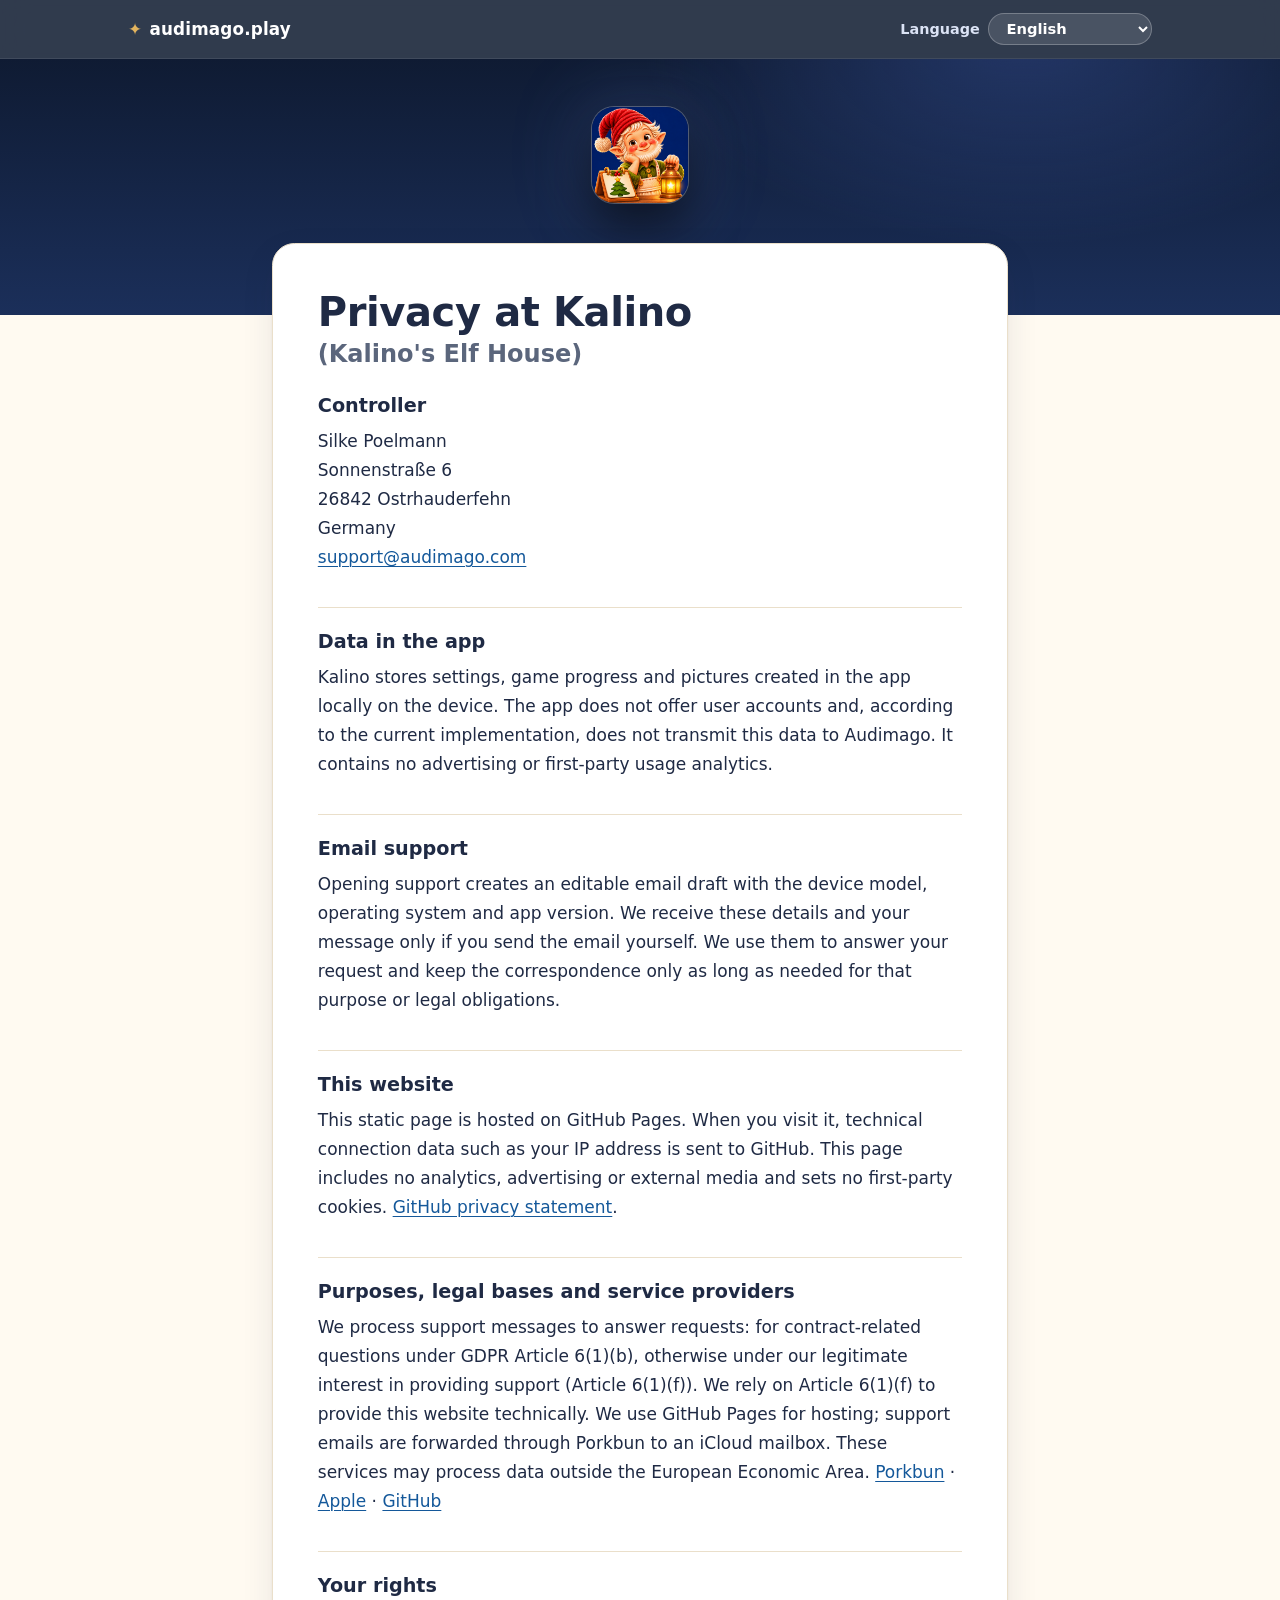
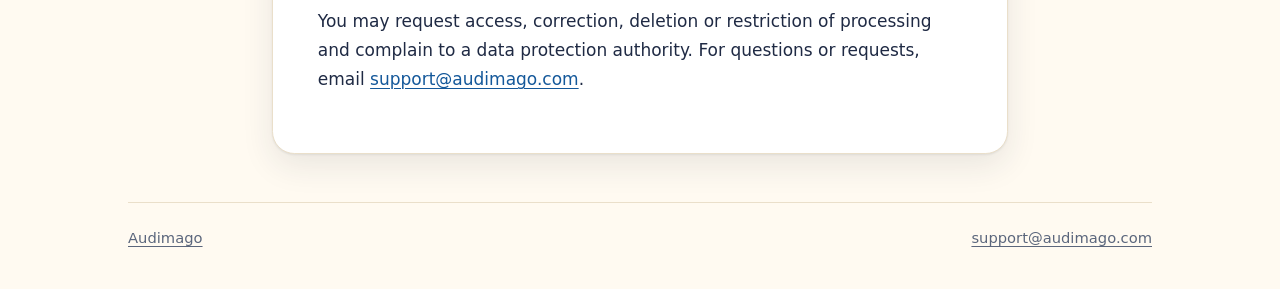
==== datenschutz/index.html @ 3a358f06 "Hero: großes App-Symbol links, Schrift rechts Co-Authored-By: Claude Sonnet 5.5 <noreply@anthropic.c" ====
<!doctype html>
<html lang="de">
<head>
  <meta charset="utf-8">
  <meta name="viewport" content="width=device-width, initial-scale=1">
  <title>Datenschutz – Kalino – Audimago</title>
  <link rel="icon" type="image/png" href="../assets/favicon.png">
  <link rel="stylesheet" href="../style.css?v=202611232300">
</head>
<body>
  <header class="bar"><div class="in"><a class="brand" href="../">audimago.play</a><label for="language"><span>Sprache</span> <select id="language" aria-label="Sprache"><option value="de">Deutsch</option><option value="en">English</option><option value="fr">Français</option><option value="es">Español</option><option value="nl">Nederlands</option><option value="pt-PT">Português</option><option value="it">Italiano</option><option value="pl">Polski</option><option value="da">Dansk</option><option value="sv">Svenska</option><option value="nb">Norsk bokmål</option></select></label></div></header>
  <section class="hero small">
    <img class="icon" src="../assets/kalino-icon.png" width="360" height="360" alt="" style="width:6rem">
  </section>
  <main class="wrap">
    <article id="policy" class="doc" aria-live="polite">
      <h1>Datenschutz bei Kalino<span class="store-name">(Kalinos Wichtelstube)</span></h1>
      <h2>Verantwortliche Stelle</h2>
      <p>Silke Poelmann<br>Sonnenstraße 6<br>26842 Ostrhauderfehn<br>Deutschland<br><a href="mailto:support@audimago.com">support@audimago.com</a></p>
      <h2>Daten in der App</h2>
      <p>Kalino speichert Einstellungen, Spielstand und selbst gestaltete Bilder lokal auf dem Gerät. Die App bietet kein Benutzerkonto und übermittelt diese Daten nach aktuellem Stand nicht an Audimago. Werbung und eigene Nutzungsanalyse sind nicht eingebaut.</p>
      <h2>Support per E-Mail</h2>
      <p>Wenn du den Support öffnest, erstellt dein E-Mail-Programm einen bearbeitbaren Entwurf mit Geräte-Modell, Betriebssystem und App-Version. Erst wenn du die E-Mail selbst absendest, erhalten wir diese Angaben und deine Nachricht. Wir nutzen sie zur Bearbeitung deiner Anfrage und bewahren die Korrespondenz nur so lange auf, wie es für die Bearbeitung oder gesetzliche Pflichten nötig ist.</p>
      <h2>Diese Website</h2>
      <p>Diese statische Seite wird über GitHub Pages bereitgestellt. Beim Aufruf werden technische Verbindungsdaten wie die IP-Adresse an GitHub übermittelt. Diese Seite bindet keine Analysewerkzeuge, Werbung oder externen Medien ein und setzt selbst keine Cookies. Weitere Informationen zur Verarbeitung durch GitHub stehen in der <a href="https://docs.github.com/en/site-policy/privacy-policies/github-general-privacy-statement">Datenschutzerklärung von GitHub</a>.</p>
      <h2>Zwecke, Rechtsgrundlagen und Dienstleister</h2>
      <p>Supportnachrichten verarbeiten wir, um Anfragen zu beantworten: bei vertragsbezogenen Fragen nach Art. 6 Abs. 1 lit. b DSGVO, sonst aufgrund unseres berechtigten Interesses an Support nach Art. 6 Abs. 1 lit. f DSGVO. Die technische Bereitstellung dieser Website stützen wir auf Art. 6 Abs. 1 lit. f DSGVO. Dafür nutzen wir GitHub Pages; Support-E-Mails werden über Porkbun an ein iCloud-Postfach weitergeleitet. Eine Verarbeitung außerhalb des Europäischen Wirtschaftsraums ist bei diesen Diensten möglich.</p>
      <h2>Deine Rechte</h2>
      <p>Du kannst Auskunft, Berichtigung, Löschung oder Einschränkung der Verarbeitung verlangen und dich bei einer Datenschutzaufsichtsbehörde beschweren. Für Fragen oder Anträge schreibe an <a href="mailto:support@audimago.com">support@audimago.com</a>.</p>
    </article>
  </main>
  <footer><a href="../">Audimago</a><a href="mailto:support@audimago.com">support@audimago.com</a></footer>
  <script src="privacy.js?v=202611232000" defer></script>
</body>
</html>
---- style.css ----
:root {
  color-scheme: light dark;
  --night: #0f1b33;
  --night-2: #1b2f5a;
  --paper: #fffaf1;
  --card: #ffffff;
  --ink: #1f2a44;
  --muted: #5b667c;
  --line: #eadfca;
  --gold: #e3b45e;
  --gold-soft: #ffe29a;
  --red: #c8372d;
  --link: #14589a;
  --focus: #ffe29a;
  --radius: 1.4rem;
  --shadow: 0 1px 2px #1f2a4414, 0 12px 32px #1f2a4418;
  --display: ui-rounded, "SF Pro Rounded", "Hiragino Maru Gothic ProN", "Segoe UI", system-ui, -apple-system, sans-serif;
  --text: system-ui, -apple-system, BlinkMacSystemFont, "Segoe UI", Roboto, sans-serif;
  font-family: var(--text);
}
@media (prefers-color-scheme: dark) {
  :root { --paper: #0b1428; --card: #14213f; --ink: #eef1f8; --muted: #a9b4cb; --line: #263659; --link: #8fc3ff; --shadow: 0 1px 2px #0006, 0 12px 32px #0006; }
}
* { box-sizing: border-box; }
html { scroll-behavior: smooth; }
body { margin: 0; background: var(--paper); color: var(--ink); line-height: 1.7; font-size: 1.0625rem; -webkit-font-smoothing: antialiased; }
a { color: var(--link); text-underline-offset: .2em; text-decoration-thickness: .08em; }
a:focus-visible, select:focus-visible, .btn:focus-visible { outline: 3px solid var(--focus); outline-offset: 3px; border-radius: .6rem; }

/* Kopfleiste */
.bar { position: sticky; top: 0; z-index: 10; background: color-mix(in srgb, var(--night) 86%, transparent); backdrop-filter: blur(14px); -webkit-backdrop-filter: blur(14px); border-bottom: 1px solid #ffffff14; }
.bar .in { width: min(100% - 2rem, 64rem); margin: 0 auto; min-height: 3.6rem; display: flex; align-items: center; justify-content: space-between; gap: 1rem; }
.brand { font-family: var(--display); font-weight: 800; font-size: 1.05rem; letter-spacing: .01em; color: #fff; text-decoration: none; }
.brand::before { content: "✦"; color: var(--gold); margin-right: .45rem; }
.bar label { color: #dbe3f5; font-size: .9rem; font-weight: 600; display: flex; align-items: center; gap: .5rem; }
select { font: inherit; font-size: .92rem; color: #fff; background: #ffffff1f; border: 1px solid #ffffff40; border-radius: 999px; padding: .35rem .85rem; }
select option { color: #1f2a44; background: #fff; }

/* Hero */
.hero { position: relative; overflow: hidden; color: #fff; text-align: center; padding: 4.5rem 1rem 8rem;
  background:
    radial-gradient(40rem 22rem at 80% -10%, #4c6fd155, transparent 60%),
    linear-gradient(180deg, var(--night) 0%, var(--night-2) 100%); }
.hero.small { padding: 3rem 1rem 6.5rem; }
/* Startseite: großes App-Symbol links, Schrift rechts; auf schmalen Bildschirmen untereinander */
.hero:not(.small) { display: grid; grid-template-columns: auto minmax(0, 1fr); align-items: center; gap: clamp(2rem, 5vw, 4.5rem); width: 100%; padding-inline: max(1rem, calc((100% - 64rem) / 2)); text-align: left; }
.hero:not(.small) img.icon { width: clamp(15rem, 34vw, 26rem); }
.hero:not(.small) .hero-text h1 { margin-top: 0; }
.hero:not(.small) .lead { margin: 0; max-width: 24ch; }
.hero:not(.small) .actions { justify-content: flex-start; }
@media (max-width: 44rem) { .hero:not(.small) { grid-template-columns: 1fr; justify-items: center; text-align: center; } .hero:not(.small) img.icon { width: min(62vw, 15rem); } .hero:not(.small) .hero-text h1 { margin-top: 1.2rem; } .hero:not(.small) .lead { margin-inline: auto; } .hero:not(.small) .actions { justify-content: center; } }
.hero img.icon { width: min(46vw, 10.5rem); height: auto; aspect-ratio: 1; border-radius: 23%; box-shadow: 0 0 0 1px #ffffff40, 0 1.6rem 3rem #0009, 0 0 5rem #7fa2ff40; }
.hero h1 { margin: 1.6rem 0 .5rem; font-family: var(--display); font-weight: 800; font-size: clamp(3rem, 11vw, 5.2rem); line-height: 1; letter-spacing: -.02em; background: linear-gradient(180deg, #fff 20%, var(--gold-soft)); -webkit-background-clip: text; background-clip: text; color: transparent; }
.hero .lead { margin: 0 auto; max-width: 30ch; font-size: clamp(1.15rem, 3.4vw, 1.45rem); color: #e4eafa; }
.hero .actions { margin-top: 2rem; display: flex; gap: .8rem; justify-content: center; flex-wrap: wrap; }
.btn { display: inline-flex; align-items: center; gap: .5rem; padding: .85rem 1.4rem; border-radius: 999px; font-weight: 700; text-decoration: none; transition: transform .15s ease, box-shadow .15s ease; }
.btn.primary { background: var(--gold); color: #2a1a00; font-weight: 800; box-shadow: 0 .7rem 1.6rem #e3b45e55; }
.btn.primary:hover { filter: brightness(1.08); }
.btn.ghost { background: #ffffff1a; color: #fff; border: 1px solid #ffffff50; }
.btn:hover { transform: translateY(-2px); }

/* Inhalt, überlappt den Hero */
.wrap { width: min(100% - 2rem, 64rem); margin: -4.5rem auto 0; position: relative; }
.facts { list-style: none; padding: 0; margin: 0 0 1.4rem; display: flex; flex-wrap: wrap; gap: .6rem; justify-content: center; }
.facts li { background: var(--card); border: 1px solid var(--line); border-radius: 999px; padding: .5rem 1rem; font-weight: 650; font-size: .95rem; box-shadow: var(--shadow); }
.facts li::before { content: "✓"; color: #3f8f2f; font-weight: 800; margin-right: .5rem; }
.cards { display: grid; gap: 1.2rem; grid-template-columns: repeat(auto-fit, minmax(16rem, 1fr)); }
.card { background: var(--card); border: 1px solid var(--line); border-radius: var(--radius); padding: 1.6rem; box-shadow: var(--shadow); }
.card h2 { margin: 0 0 .5rem; font-family: var(--display); font-size: 1.35rem; line-height: 1.25; }
.card p { margin: 0 0 1rem; color: var(--muted); }
.card p:last-child { margin-bottom: 0; }
.card .btn.primary { color: #2a1a00; }

/* Datenschutz-Seite */
.doc { background: var(--card); border: 1px solid var(--line); border-radius: var(--radius); box-shadow: var(--shadow); padding: clamp(1.4rem, 4vw, 2.8rem); width: 100%; max-width: 46rem; margin: 0 auto; }
.doc h1 { margin: 0 0 1.2rem; font-family: var(--display); font-weight: 800; font-size: clamp(1.8rem, 5vw, 2.5rem); line-height: 1.15; letter-spacing: -.01em; }
.doc h1 .store-name { display: block; margin-top: .35rem; font-size: .6em; font-weight: 600; color: var(--muted); letter-spacing: 0; }
.doc h2 { margin: 2.2rem 0 .5rem; padding-top: 1.4rem; border-top: 1px solid var(--line); font-family: var(--display); font-size: 1.2rem; line-height: 1.3; }
.doc h1 + h2 { border-top: 0; padding-top: 0; margin-top: 1.6rem; }
.doc p { margin: 0 0 .9rem; }

footer { width: min(100% - 2rem, 64rem); margin: 3rem auto 0; padding: 1.4rem 0 2.4rem; border-top: 1px solid var(--line); display: flex; flex-wrap: wrap; gap: .6rem 1.4rem; justify-content: space-between; color: var(--muted); font-size: .92rem; }
footer a { color: var(--muted); }

@keyframes float { 0%, 100% { transform: translateY(0); } 50% { transform: translateY(-6px); } }
@media (prefers-reduced-motion: no-preference) { .hero img.icon { animation: float 6s ease-in-out infinite; } }
@media (max-width: 36rem) { .bar .in { min-height: 3.2rem; } .bar label span { display: none; } .hero { padding-top: 3rem; padding-bottom: 7rem; } }

/* Landing Page */
.nav { display: flex; gap: 1.2rem; font-size: .92rem; font-weight: 600; }
.nav a { color: #dbe3f5; text-decoration: none; }
.nav a:hover { color: #fff; }
.block { margin: 3.2rem 0 0; scroll-margin-top: 5rem; }
.sec { margin: 0 0 1.1rem; font-family: var(--display); font-weight: 800; font-size: clamp(1.6rem, 4.5vw, 2.2rem); line-height: 1.15; letter-spacing: -.01em; }
.intro p { margin: 0 0 .9rem; color: var(--ink); } .intro p:last-child { margin: 0; }
.intro { margin-bottom: 1.2rem; padding: clamp(1.4rem, 3vw, 2rem) clamp(1.4rem, 4vw, 2.4rem); font-size: 1.1rem; }
.grid { display: grid; gap: 1.1rem; grid-template-columns: repeat(4, 1fr); }
.grid.two { grid-template-columns: repeat(auto-fit, minmax(16rem, 1fr)); }
.feature svg, .device svg { box-sizing: content-box; width: 2.2rem; height: 2.2rem; padding: .7rem; border-radius: 1.1rem; color: #2a1a00; background: var(--gold); box-shadow: 0 .5rem 1rem #e3b45e55; margin-bottom: .8rem; }
.feature h3, .device h3 { margin: 0 0 .3rem; font-family: var(--display); font-size: 1.15rem; line-height: 1.25; }
.feature p, .device p { margin: 0; color: var(--muted); font-size: .98rem; }
.device { display: flex; align-items: center; gap: 1.1rem; }
.device img.ico { flex: none; width: 4.4rem; height: 4.4rem; margin: 0; filter: drop-shadow(0 .3rem .5rem #7a3f1740); }
.note { margin: 1rem 0 0; color: var(--muted); font-size: .98rem; } .note.first { margin-top: 0; }
.chips { list-style: none; padding: 0; margin: 1rem 0 0; display: flex; flex-wrap: wrap; gap: .6rem; }
.chips li { background: var(--card); border: 1px solid var(--line); border-radius: 999px; padding: .5rem 1.1rem; font-weight: 650; box-shadow: var(--shadow); }

/* Farbige Kacheln */
.tiles { display: grid; gap: 1.2rem; grid-template-columns: repeat(auto-fit, minmax(17rem, 1fr)); }
.tile { position: relative; display: flex; flex-direction: column; gap: .5rem; padding: 2rem; min-height: 17rem; border-radius: 1.6rem; color: #fff; text-decoration: none; overflow: hidden; box-shadow: 0 1px 2px #0003, 0 18px 40px #0003; transition: transform .18s ease, box-shadow .18s ease; }
.tile:hover { transform: translateY(-4px); box-shadow: 0 1px 2px #0003, 0 24px 48px #0004; }
.tile.privacy { background: linear-gradient(160deg, #1d3158 0%, #14223c 100%); box-shadow: inset 0 0 0 1px #ffffff1f, 0 1px 2px #0003, 0 18px 40px #14223c55; }
.tile.contact { color: #2a1a00; background: var(--gold); box-shadow: inset 0 0 0 1px #ffffff55, 0 1px 2px #0002, 0 18px 40px #e3b45e66; }
.tile.contact .d { color: #4a3000; }

.tile .ico { display: grid; place-items: center; width: 4.6rem; height: 4.6rem; border-radius: 1.3rem; background: #fff4dc; box-shadow: 0 .4rem 1rem #0003; margin-bottom: .6rem; position: relative; z-index: 1; }
.tile .ico img { width: 3.2rem; height: 3.2rem; display: block; }
.tile .t { font-family: var(--display); font-weight: 800; font-size: 1.6rem; line-height: 1.15; position: relative; z-index: 1; }
.tile .d { color: #dbe3f5; position: relative; z-index: 1; margin-bottom: 1rem; }
.tile .go { margin-top: auto; align-self: flex-start; padding: .65rem 1.1rem; border-radius: 999px; font-weight: 800; font-size: .95rem; position: relative; z-index: 1; transition: transform .15s ease; }
.tile.privacy .go { background: var(--gold); color: #2a1a00; }
.tile.contact .go { background: #14223c; color: #fff; }
.tile:hover .go { transform: translateX(3px); }
@media (max-width: 52rem) { .nav { display: none; } }

/* Bilderkarussell */
[hidden] { display: none !important; }
.carousel { display: grid; grid-template-columns: 3.2rem minmax(0, 1fr) 3.2rem; column-gap: 1.1rem; row-gap: 1rem; align-items: center; }
.carousel .track { grid-column: 2; grid-row: 1; }
.carousel .prev { grid-column: 1; grid-row: 1; }
.carousel .next { grid-column: 3; grid-row: 1; }
.carousel .dots { grid-column: 2; grid-row: 2; margin-top: 0; }
.track { list-style: none; margin: 0; padding: 0; display: flex; overflow-x: auto; scroll-snap-type: x mandatory; scrollbar-width: none; border-radius: var(--radius); box-shadow: var(--shadow); background: #14223c; }
.track::-webkit-scrollbar { display: none; }
.track:focus-visible { outline: 3px solid var(--focus); outline-offset: 4px; }
.slide { flex: 0 0 100%; scroll-snap-align: center; }
.slide figure { margin: 0; }
.slide img { display: block; width: 100%; height: auto; max-height: 70vh; object-fit: contain; background: #14223c; }
.slide figcaption { padding: .9rem 1.2rem 1.1rem; background: var(--card); color: var(--ink); font-weight: 600; text-align: center; border-top: 1px solid var(--line); }
.nav-btn { width: 3.2rem; height: 3.2rem; padding: 0; border-radius: 50%; border: 0; background: var(--gold); color: #2a1a00; cursor: pointer; display: grid; place-items: center; box-shadow: 0 .4rem 1rem #e3b45e55; transition: transform .15s ease, filter .15s ease, opacity .15s ease; }
.nav-btn svg { width: 1.5rem; height: 1.5rem; fill: none; stroke: currentColor; stroke-width: 2.6; stroke-linecap: round; stroke-linejoin: round; }
.nav-btn:hover:not(:disabled) { filter: brightness(1.08); transform: scale(1.07); }
.nav-btn:disabled { opacity: 0; pointer-events: none; }
.nav-btn:focus-visible { outline: 3px solid var(--focus); outline-offset: 3px; }
.dots { display: flex; justify-content: center; gap: .5rem; margin-top: 1rem; flex-wrap: wrap; }
.dots button { width: .7rem; height: .7rem; padding: 0; border-radius: 999px; border: 0; background: var(--line); cursor: pointer; transition: width .2s ease, background .2s ease; position: relative; }
.dots button::after { content: ""; position: absolute; inset: -.6rem -.25rem; }
.dots button[aria-current="true"] { width: 2rem; background: var(--gold); }
.dots button:focus-visible { outline: 3px solid var(--focus); outline-offset: 3px; }
@media (prefers-reduced-motion: reduce) { html { scroll-behavior: auto; } }

/* Sprachen mit runden Flaggen auf Nachtblau */
.lang-panel { position: relative; overflow: hidden; border-radius: 1.8rem; padding: clamp(1.6rem, 4vw, 2.6rem); color: #fff;
  background: linear-gradient(160deg, #1d3158 0%, #14223c 100%);
  box-shadow: inset 0 0 0 1px #ffffff1f, 0 18px 40px #14223c40; }
.lang-panel .note { color: #dbe3f5; text-align: center; max-width: 44rem; margin: 0 auto 1.8rem; }
.langs { list-style: none; padding: 0; margin: 0; display: grid; gap: 1.6rem 1rem; grid-template-columns: repeat(auto-fit, minmax(6.8rem, 1fr)); }
.langs li { display: flex; flex-direction: column; align-items: center; gap: .7rem; font-weight: 700; text-align: center; transition: transform .18s ease; }
.langs li:hover { transform: translateY(-4px); }
.flag { flex: none; width: 4.2rem; height: 4.2rem; border-radius: 50%; box-shadow: 0 0 0 3px #ffffff40, 0 .5rem 1rem #0006; overflow: hidden; transition: box-shadow .18s ease; }
.langs li:hover .flag { box-shadow: 0 0 0 3px var(--gold), 0 .6rem 1.2rem #0007; }
@media (max-width: 62rem) { .grid { grid-template-columns: repeat(2, 1fr); } }
@media (max-width: 34rem) { .grid { grid-template-columns: 1fr; } }
@media (max-width: 40rem) {
  .carousel { grid-template-columns: auto minmax(0, 1fr) auto; }
  .carousel .track { grid-column: 1 / -1; grid-row: 1; }
  .carousel .prev { grid-column: 1; grid-row: 2; }
  .carousel .dots { grid-column: 2; grid-row: 2; }
  .carousel .next { grid-column: 3; grid-row: 2; }
}

/* Symbole aus der App-Icon-Familie */
.feature img.ico { display: block; width: 4.2rem; height: 4.2rem; margin: 0 0 .8rem; filter: drop-shadow(0 .3rem .5rem #7a3f1740); }
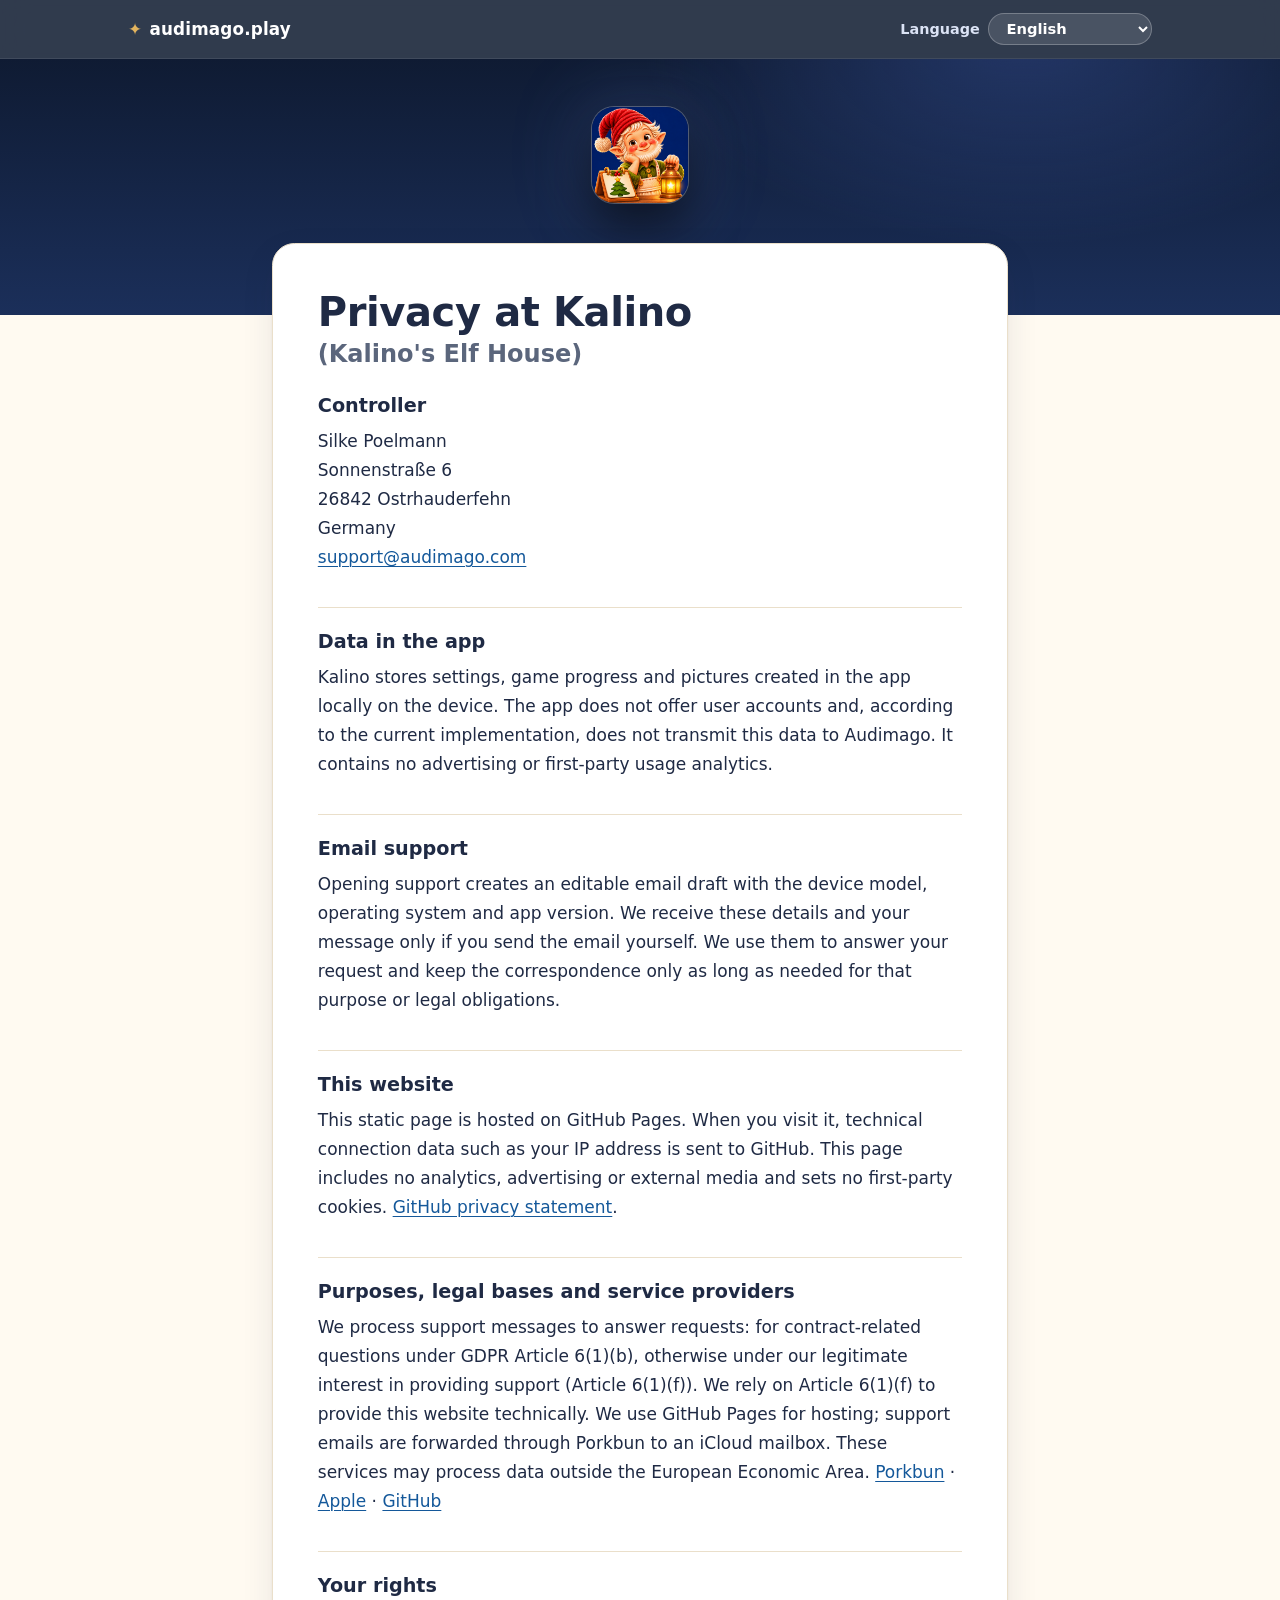
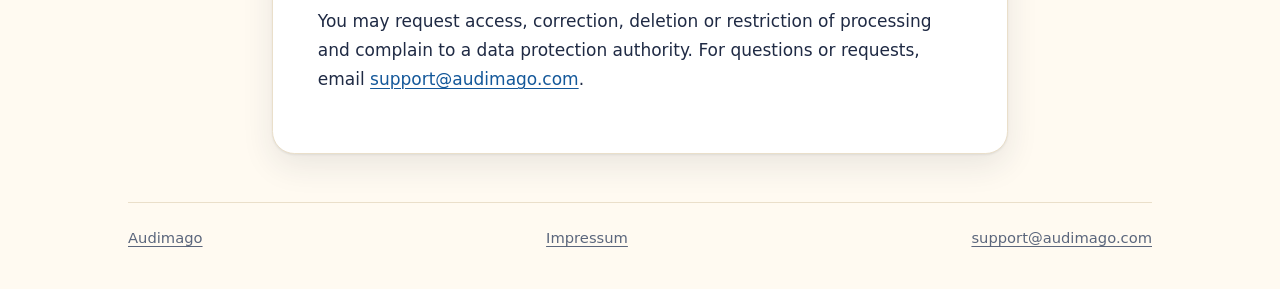
==== commit 24bf39ed: "Impressum-Seite ergänzt und von Startseite und Datenschutz verlinkt Co-Authored-By: Claude Sonnet 5." ====
--- a/datenschutz/index.html
+++ b/datenschutz/index.html
@@ -29,7 +29,7 @@
       <p>Du kannst Auskunft, Berichtigung, Löschung oder Einschränkung der Verarbeitung verlangen und dich bei einer Datenschutzaufsichtsbehörde beschweren. Für Fragen oder Anträge schreibe an <a href="mailto:support@audimago.com">support@audimago.com</a>.</p>
     </article>
   </main>
-  <footer><a href="../">Audimago</a><a href="mailto:support@audimago.com">support@audimago.com</a></footer>
+  <footer><a href="../">Audimago</a><a href="../impressum/">Impressum</a><a href="mailto:support@audimago.com">support@audimago.com</a></footer>
   <script src="privacy.js?v=202611232000" defer></script>
 </body>
 </html>
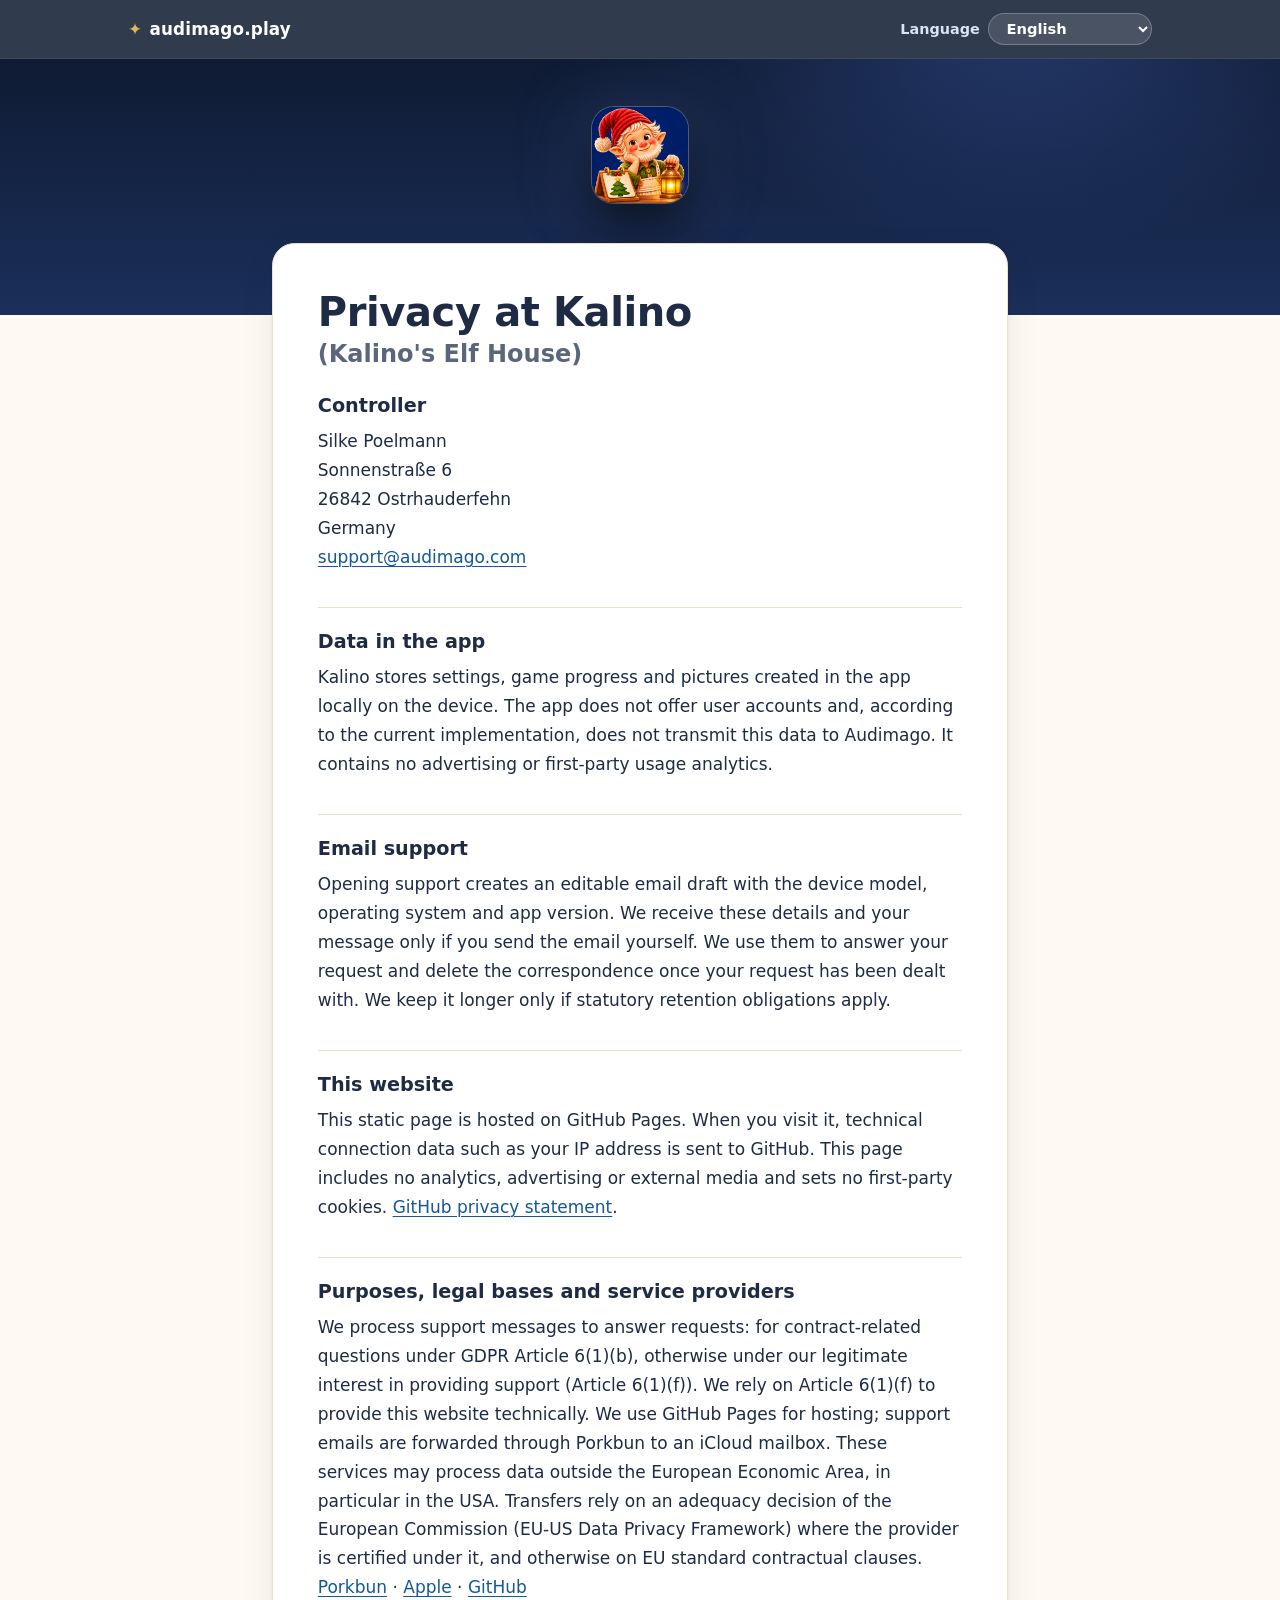
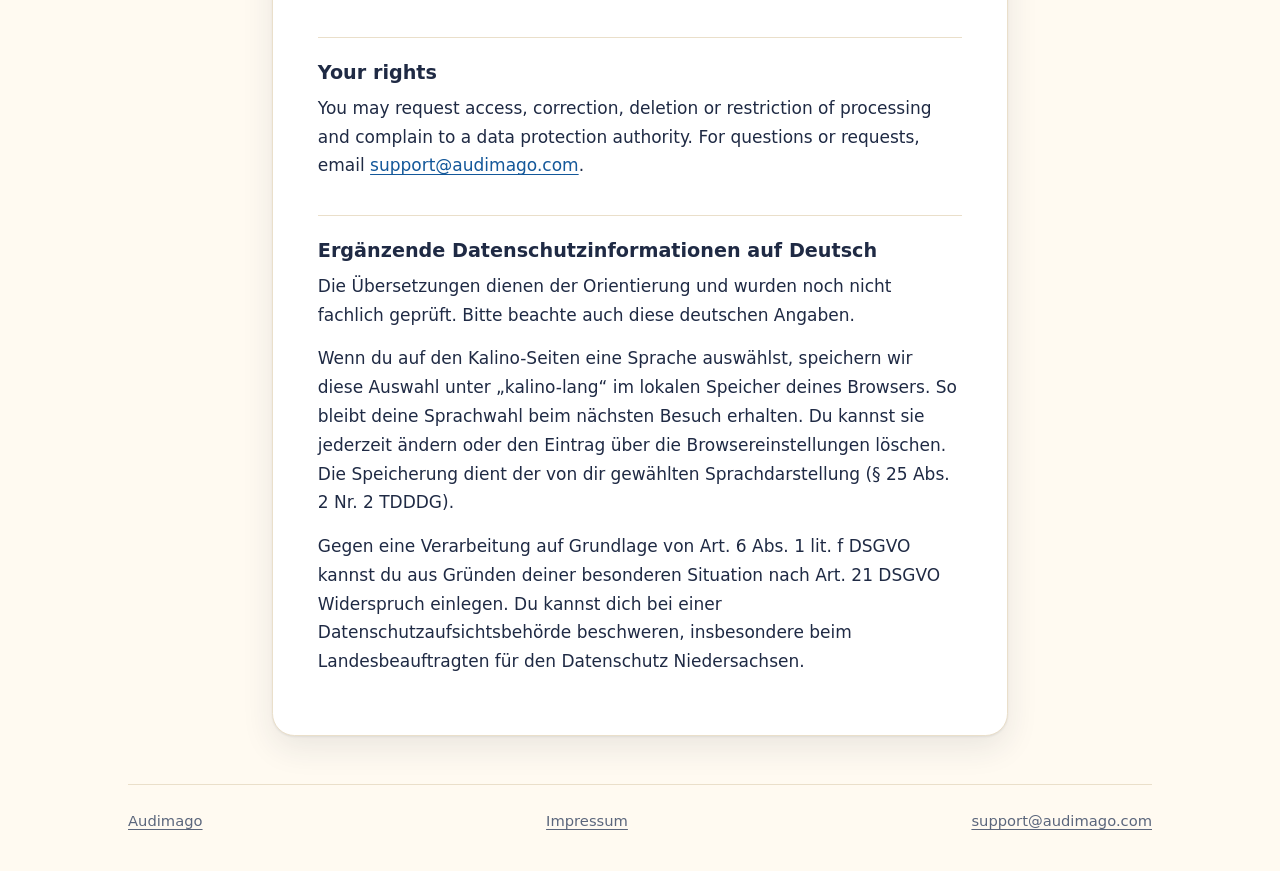
==== commit 7d8e612f: "Rechtliche Prüfung: Datenschutz, Impressum, Footer ergänzt - Sprachwahl (localStorage) und Widerspru" ====
--- a/datenschutz/index.html
+++ b/datenschutz/index.html
@@ -8,7 +8,7 @@
   <link rel="stylesheet" href="../style.css?v=202611232300">
 </head>
 <body>
-  <header class="bar"><div class="in"><a class="brand" href="../">audimago.play</a><label for="language"><span>Sprache</span> <select id="language" aria-label="Sprache"><option value="de">Deutsch</option><option value="en">English</option><option value="fr">Français</option><option value="es">Español</option><option value="nl">Nederlands</option><option value="pt-PT">Português</option><option value="it">Italiano</option><option value="pl">Polski</option><option value="da">Dansk</option><option value="sv">Svenska</option><option value="nb">Norsk bokmål</option></select></label></div></header>
+  <header class="bar"><div class="in"><a class="brand" href="../">audimago.play</a><label for="language"><span>Sprache</span> <select id="language" aria-label="Sprache"><option value="de">Deutsch</option><option value="en">English</option><option value="fr">Français</option><option value="es">Español</option><option value="nl">Nederlands</option><option value="pt-PT">Português</option><option value="it">Italiano</option><option value="pl">Polski</option><option value="da">Dansk</option><option value="sv">Svenska</option><option value="nb">Norsk bokmål</option><option value="fi">Suomi</option><option value="el">Ελληνικά</option></select></label></div></header>
   <section class="hero small">
     <img class="icon" src="../assets/kalino-icon.png" width="360" height="360" alt="" style="width:6rem">
   </section>
@@ -20,16 +20,18 @@
       <h2>Daten in der App</h2>
       <p>Kalino speichert Einstellungen, Spielstand und selbst gestaltete Bilder lokal auf dem Gerät. Die App bietet kein Benutzerkonto und übermittelt diese Daten nach aktuellem Stand nicht an Audimago. Werbung und eigene Nutzungsanalyse sind nicht eingebaut.</p>
       <h2>Support per E-Mail</h2>
-      <p>Wenn du den Support öffnest, erstellt dein E-Mail-Programm einen bearbeitbaren Entwurf mit Geräte-Modell, Betriebssystem und App-Version. Erst wenn du die E-Mail selbst absendest, erhalten wir diese Angaben und deine Nachricht. Wir nutzen sie zur Bearbeitung deiner Anfrage und bewahren die Korrespondenz nur so lange auf, wie es für die Bearbeitung oder gesetzliche Pflichten nötig ist.</p>
+      <p>Wenn du den Support öffnest, erstellt dein E-Mail-Programm einen bearbeitbaren Entwurf mit Geräte-Modell, Betriebssystem und App-Version. Erst wenn du die E-Mail selbst absendest, erhalten wir diese Angaben und deine Nachricht. Wir nutzen sie zur Bearbeitung deiner Anfrage und löschen die Korrespondenz nach Abschluss der Bearbeitung. Länger bewahren wir sie nur auf, wenn gesetzliche Aufbewahrungspflichten bestehen.</p>
       <h2>Diese Website</h2>
       <p>Diese statische Seite wird über GitHub Pages bereitgestellt. Beim Aufruf werden technische Verbindungsdaten wie die IP-Adresse an GitHub übermittelt. Diese Seite bindet keine Analysewerkzeuge, Werbung oder externen Medien ein und setzt selbst keine Cookies. Weitere Informationen zur Verarbeitung durch GitHub stehen in der <a href="https://docs.github.com/en/site-policy/privacy-policies/github-general-privacy-statement">Datenschutzerklärung von GitHub</a>.</p>
+      <h2>Sprachwahl auf der Website</h2>
+      <p>Wenn du auf den Kalino-Seiten eine Sprache auswählst, speichern wir diese Auswahl unter „kalino-lang“ im lokalen Speicher deines Browsers. So bleibt deine Sprachwahl beim nächsten Besuch erhalten. Du kannst sie jederzeit ändern oder den Eintrag über die Browsereinstellungen löschen. Die Speicherung dient der von dir gewählten Sprachdarstellung (§ 25 Abs. 2 Nr. 2 TDDDG).</p>
       <h2>Zwecke, Rechtsgrundlagen und Dienstleister</h2>
-      <p>Supportnachrichten verarbeiten wir, um Anfragen zu beantworten: bei vertragsbezogenen Fragen nach Art. 6 Abs. 1 lit. b DSGVO, sonst aufgrund unseres berechtigten Interesses an Support nach Art. 6 Abs. 1 lit. f DSGVO. Die technische Bereitstellung dieser Website stützen wir auf Art. 6 Abs. 1 lit. f DSGVO. Dafür nutzen wir GitHub Pages; Support-E-Mails werden über Porkbun an ein iCloud-Postfach weitergeleitet. Eine Verarbeitung außerhalb des Europäischen Wirtschaftsraums ist bei diesen Diensten möglich.</p>
+      <p>Supportnachrichten verarbeiten wir, um Anfragen zu beantworten: bei vertragsbezogenen Fragen nach Art. 6 Abs. 1 lit. b DSGVO, sonst aufgrund unseres berechtigten Interesses an Support nach Art. 6 Abs. 1 lit. f DSGVO. Die technische Bereitstellung dieser Website stützen wir auf Art. 6 Abs. 1 lit. f DSGVO. Dafür nutzen wir GitHub Pages; Support-E-Mails werden über Porkbun an ein iCloud-Postfach weitergeleitet. Bei diesen Diensten ist eine Verarbeitung außerhalb des Europäischen Wirtschaftsraums möglich, insbesondere in den USA. Die Übermittlung stützt sich auf einen Angemessenheitsbeschluss der EU-Kommission (EU-US Data Privacy Framework), soweit der Anbieter dort zertifiziert ist, andernfalls auf EU-Standardvertragsklauseln.</p>
       <h2>Deine Rechte</h2>
-      <p>Du kannst Auskunft, Berichtigung, Löschung oder Einschränkung der Verarbeitung verlangen und dich bei einer Datenschutzaufsichtsbehörde beschweren. Für Fragen oder Anträge schreibe an <a href="mailto:support@audimago.com">support@audimago.com</a>.</p>
+      <p>Du kannst Auskunft, Berichtigung, Löschung oder Einschränkung der Verarbeitung verlangen. Gegen eine Verarbeitung auf Grundlage von Art. 6 Abs. 1 lit. f DSGVO kannst du aus Gründen deiner besonderen Situation nach Art. 21 DSGVO Widerspruch einlegen. Du kannst dich bei einer Datenschutzaufsichtsbehörde beschweren, insbesondere beim Landesbeauftragten für den Datenschutz Niedersachsen. Für Fragen oder Anträge schreibe an <a href="mailto:support@audimago.com">support@audimago.com</a>.</p>
     </article>
   </main>
   <footer><a href="../">Audimago</a><a href="../impressum/">Impressum</a><a href="mailto:support@audimago.com">support@audimago.com</a></footer>
-  <script src="privacy.js?v=202611232000" defer></script>
+  <script src="privacy.js?v=202611241900" defer></script>
 </body>
 </html>
--- a/style.css
+++ b/style.css
@@ -54,7 +54,7 @@
 .hero .lead { margin: 0 auto; max-width: 30ch; font-size: clamp(1.15rem, 3.4vw, 1.45rem); color: #e4eafa; }
 .hero .actions { margin-top: 2rem; display: flex; gap: .8rem; justify-content: center; flex-wrap: wrap; }
 .btn { display: inline-flex; align-items: center; gap: .5rem; padding: .85rem 1.4rem; border-radius: 999px; font-weight: 700; text-decoration: none; transition: transform .15s ease, box-shadow .15s ease; }
-.btn.primary { background: var(--gold); color: #2a1a00; font-weight: 800; box-shadow: 0 .7rem 1.6rem #e3b45e55; }
+.btn.primary { background: var(--gold); color: #2a1a00; font-weight: 800; }
 .btn.primary:hover { filter: brightness(1.08); }
 .btn.ghost { background: #ffffff1a; color: #fff; border: 1px solid #ffffff50; }
 .btn:hover { transform: translateY(-2px); }
@@ -137,7 +137,7 @@
 .slide figure { margin: 0; }
 .slide img { display: block; width: 100%; height: auto; max-height: 70vh; object-fit: contain; background: #14223c; }
 .slide figcaption { padding: .9rem 1.2rem 1.1rem; background: var(--card); color: var(--ink); font-weight: 600; text-align: center; border-top: 1px solid var(--line); }
-.nav-btn { width: 3.2rem; height: 3.2rem; padding: 0; border-radius: 50%; border: 0; background: var(--gold); color: #2a1a00; cursor: pointer; display: grid; place-items: center; box-shadow: 0 .4rem 1rem #e3b45e55; transition: transform .15s ease, filter .15s ease, opacity .15s ease; }
+.nav-btn { width: 3.2rem; height: 3.2rem; padding: 0; border-radius: 50%; border: 0; background: var(--gold); color: #2a1a00; cursor: pointer; display: grid; place-items: center; transition: transform .15s ease, filter .15s ease, opacity .15s ease; }
 .nav-btn svg { width: 1.5rem; height: 1.5rem; fill: none; stroke: currentColor; stroke-width: 2.6; stroke-linecap: round; stroke-linejoin: round; }
 .nav-btn:hover:not(:disabled) { filter: brightness(1.08); transform: scale(1.07); }
 .nav-btn:disabled { opacity: 0; pointer-events: none; }
@@ -171,3 +171,40 @@
 
 /* Symbole aus der App-Icon-Familie */
 .feature img.ico { display: block; width: 4.2rem; height: 4.2rem; margin: 0 0 .8rem; filter: drop-shadow(0 .3rem .5rem #7a3f1740); }
+
+.feature img.ico.wide { width: auto; height: 4.2rem; }
+
+/* Play-Übersicht */
+.block.first { margin-top: 0; }
+.tile.app { color: #fff; background: linear-gradient(160deg, #1d3158 0%, #14223c 100%); box-shadow: inset 0 0 0 1px #ffffff1f, 0 1px 2px #0003, 0 18px 40px #14223c55; }
+.tile.app .app-icon { width: 5.5rem; height: 5.5rem; border-radius: 23%; box-shadow: 0 0 0 1px #ffffff40, 0 .6rem 1.2rem #0006; margin-bottom: .6rem; }
+.tile.app .go { background: var(--gold); color: #2a1a00; }
+.hero.small h1 { margin-top: 0; }
+.hero.small .lead { margin-inline: auto; }
+
+/* Handy: Pillen im Banner nicht herausragen lassen */
+@media (max-width: 36rem) {
+  .hero:not(.small) { padding-bottom: 2.5rem; }
+  .hero:not(.small) + .wrap { margin-top: 1.5rem; }
+  .hero.small { padding-bottom: 5rem; }
+  .facts { flex-direction: column; align-items: center; }
+  .hero .actions .btn { justify-content: center; }
+}
+.wrap.flat { margin-top: 2.5rem; }
+.hero.play { padding-bottom: 4rem; }
+.hero.small h1 { padding-bottom: .12em; }
+.hero.small .lead { max-width: 36ch; }
+
+/* Support-Seite */
+.doc.support { text-align: center; }
+.doc.support .ico { display: grid; place-items: center; width: 5rem; height: 5rem; margin: 0 auto 1.2rem; border-radius: 1.4rem; background: #fff4dc; box-shadow: 0 .5rem 1.2rem #0003; }
+.doc.support .ico img { width: 3.4rem; height: 3.4rem; display: block; }
+.doc.support h1 { margin-bottom: .8rem; }
+.doc.support p { max-width: 32rem; margin-inline: auto; }
+.doc.support .btn { margin: .6rem 0 1.2rem; font-size: 1.05rem; padding: 1rem 1.8rem; overflow-wrap: anywhere; }
+.doc.support .links { margin: 1.4rem auto 0; padding-top: 1.2rem; border-top: 1px solid var(--line); font-size: .95rem; }
+
+/* Griechisch: Systemschrift statt gerundeter Anzeigeschrift (sonst weite Buchstabenabstände) */
+:lang(el) { --display: var(--text); }
+.brand { white-space: nowrap; }
+@media (max-width: 36rem) { .bar .in { gap: .6rem; } .brand { font-size: .95rem; } select { max-width: 8.5rem; } }
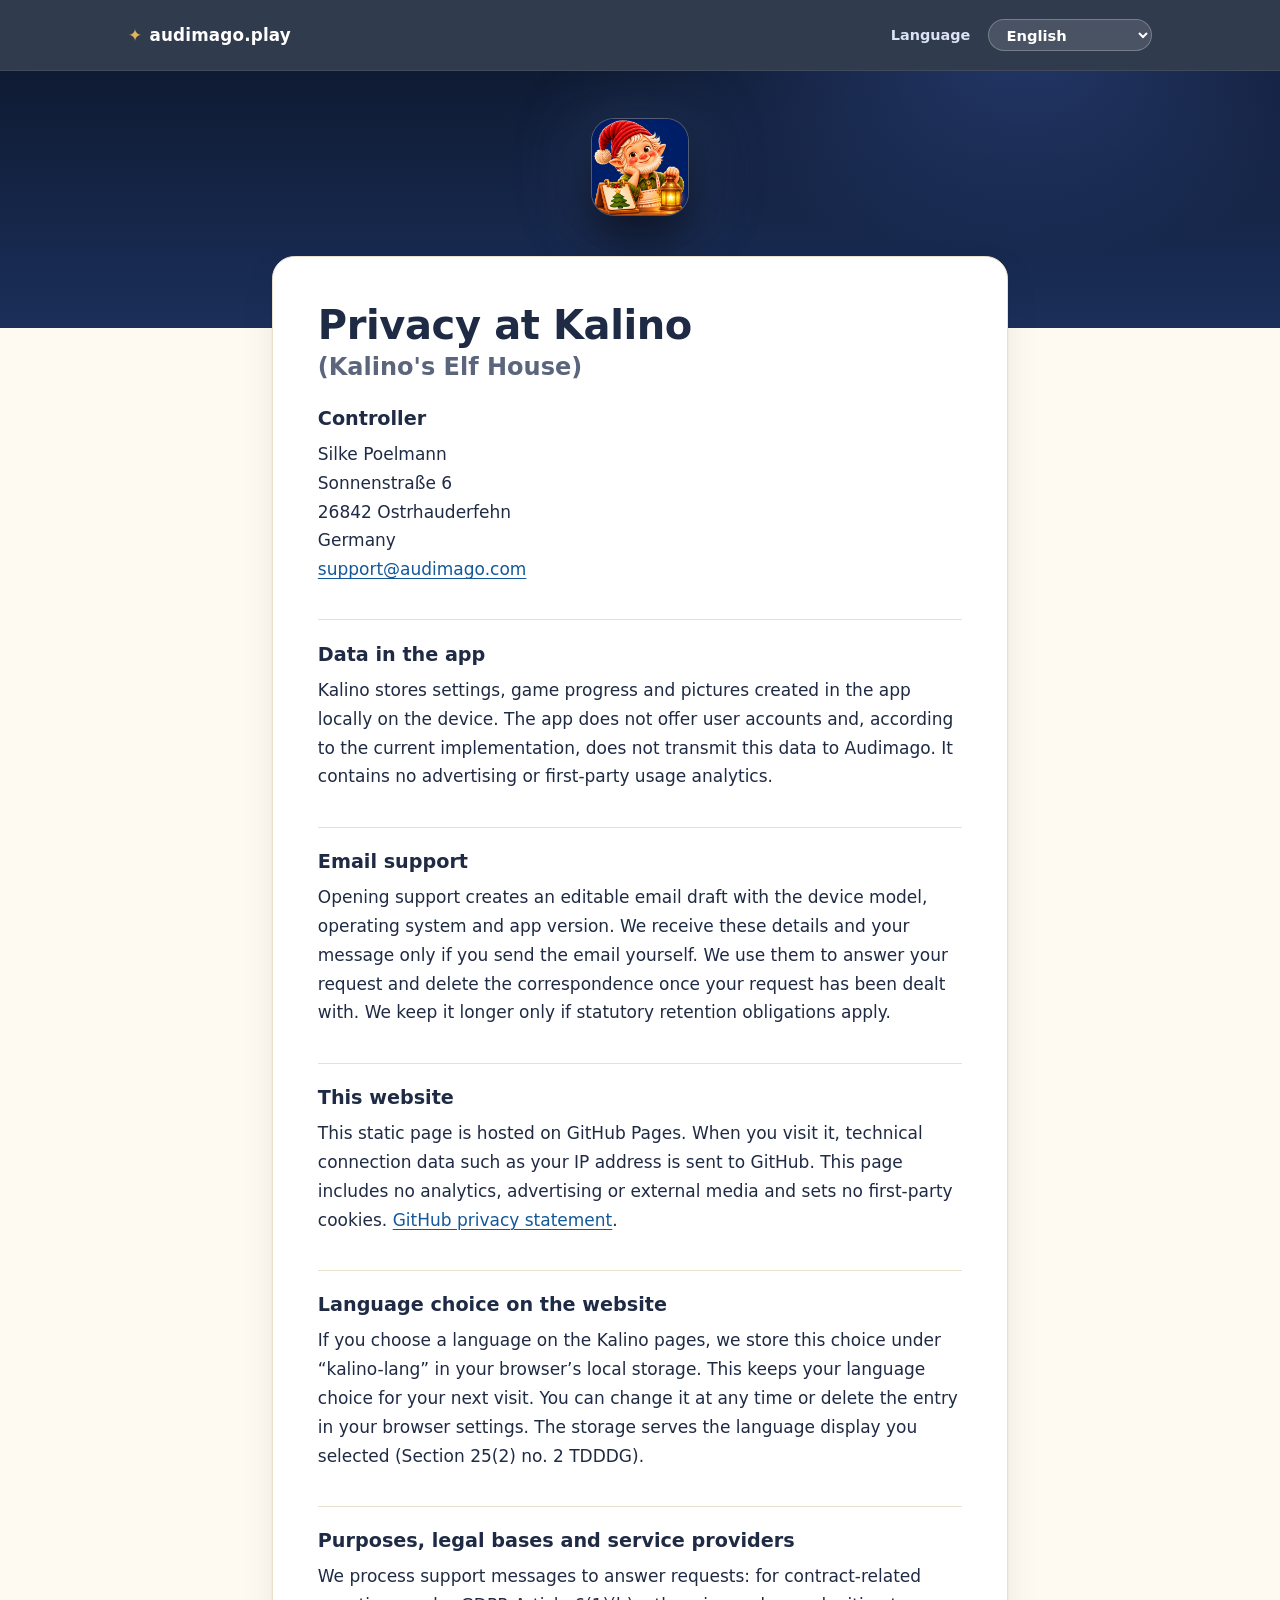
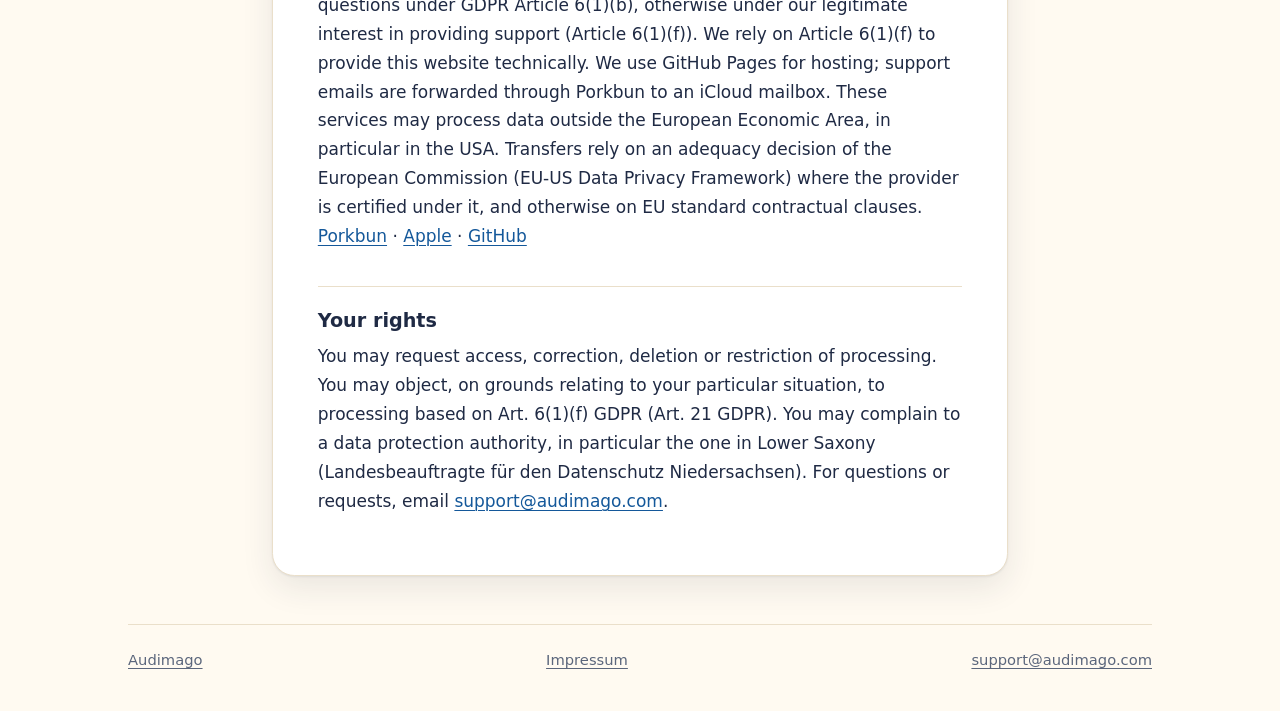
==== commit 7b9ae025: "Kalino: Store-Titel und Untertitel in 13 Sprachen, Kopfleiste mit mehr Abstand - Titel und Untertite" ====
--- a/datenschutz/index.html
+++ b/datenschutz/index.html
@@ -5,7 +5,7 @@
   <meta name="viewport" content="width=device-width, initial-scale=1">
   <title>Datenschutz – Kalino – Audimago</title>
   <link rel="icon" type="image/png" href="../assets/favicon.png">
-  <link rel="stylesheet" href="../style.css?v=202611232300">
+  <link rel="stylesheet" href="../style.css?v=202611260440">
 </head>
 <body>
   <header class="bar"><div class="in"><a class="brand" href="../">audimago.play</a><label for="language"><span>Sprache</span> <select id="language" aria-label="Sprache"><option value="de">Deutsch</option><option value="en">English</option><option value="fr">Français</option><option value="es">Español</option><option value="nl">Nederlands</option><option value="pt-PT">Português</option><option value="it">Italiano</option><option value="pl">Polski</option><option value="da">Dansk</option><option value="sv">Svenska</option><option value="nb">Norsk bokmål</option><option value="fi">Suomi</option><option value="el">Ελληνικά</option></select></label></div></header>
@@ -32,6 +32,6 @@
     </article>
   </main>
   <footer><a href="../">Audimago</a><a href="../impressum/">Impressum</a><a href="mailto:support@audimago.com">support@audimago.com</a></footer>
-  <script src="privacy.js?v=202611241900" defer></script>
+  <script src="privacy.js?v=202611260430" defer></script>
 </body>
 </html>
--- a/style.css
+++ b/style.css
@@ -94,7 +94,7 @@
 .sec { margin: 0 0 1.1rem; font-family: var(--display); font-weight: 800; font-size: clamp(1.6rem, 4.5vw, 2.2rem); line-height: 1.15; letter-spacing: -.01em; }
 .intro p { margin: 0 0 .9rem; color: var(--ink); } .intro p:last-child { margin: 0; }
 .intro { margin-bottom: 1.2rem; padding: clamp(1.4rem, 3vw, 2rem) clamp(1.4rem, 4vw, 2.4rem); font-size: 1.1rem; }
-.grid { display: grid; gap: 1.1rem; grid-template-columns: repeat(4, 1fr); }
+.grid { display: grid; gap: 1.1rem; grid-template-columns: repeat(3, 1fr); }
 .grid.two { grid-template-columns: repeat(auto-fit, minmax(16rem, 1fr)); }
 .feature svg, .device svg { box-sizing: content-box; width: 2.2rem; height: 2.2rem; padding: .7rem; border-radius: 1.1rem; color: #2a1a00; background: var(--gold); box-shadow: 0 .5rem 1rem #e3b45e55; margin-bottom: .8rem; }
 .feature h3, .device h3 { margin: 0 0 .3rem; font-family: var(--display); font-size: 1.15rem; line-height: 1.25; }
@@ -159,7 +159,7 @@
 .langs li:hover { transform: translateY(-4px); }
 .flag { flex: none; width: 4.2rem; height: 4.2rem; border-radius: 50%; box-shadow: 0 0 0 3px #ffffff40, 0 .5rem 1rem #0006; overflow: hidden; transition: box-shadow .18s ease; }
 .langs li:hover .flag { box-shadow: 0 0 0 3px var(--gold), 0 .6rem 1.2rem #0007; }
-@media (max-width: 62rem) { .grid { grid-template-columns: repeat(2, 1fr); } }
+@media (max-width: 44rem) { .grid { grid-template-columns: repeat(2, 1fr); } }
 @media (max-width: 34rem) { .grid { grid-template-columns: 1fr; } }
 @media (max-width: 40rem) {
   .carousel { grid-template-columns: auto minmax(0, 1fr) auto; }
@@ -208,3 +208,77 @@
 :lang(el) { --display: var(--text); }
 .brand { white-space: nowrap; }
 @media (max-width: 36rem) { .bar .in { gap: .6rem; } .brand { font-size: .95rem; } select { max-width: 8.5rem; } }
+
+/* Kopfzeile als Bannerbild; in der Mitte liegt der Sicherheitsbereich, schmale Fenster beschneiden nur die Ränder */
+.banner { display: block; width: 100%; height: auto; aspect-ratio: 3840 / 1646; object-fit: cover; object-position: center; background: #2a1608; }
+@media (max-width: 44rem) { .banner { aspect-ratio: 16 / 10; } }
+
+/* Video im iPad: Bildschirmfläche in Prozent des Bildes, damit sie mitskaliert */
+.tablet { position: relative; margin: 0 auto; max-width: 56rem; border-radius: var(--radius); overflow: hidden; box-shadow: var(--shadow); line-height: 0; background: #2a1608; }
+.tablet .scene { display: block; width: 100%; height: auto; }
+.tablet .screen { position: absolute; left: 45%; top: 31.7%; width: 31.55%; height: 35.3%; clip-path: polygon(0 0, 100% 0, 100% 100%, 0 96%); background: #000; }
+.tablet video { display: block; width: 100%; height: 100%; object-fit: cover; }
+.tablet .play { position: absolute; inset: 0; display: grid; place-items: center; border: 0; padding: 0; background: #0000; cursor: pointer; }
+.tablet .play[hidden] { display: none; }
+.tablet .play svg { width: 22%; height: auto; filter: drop-shadow(0 .3rem .8rem #0009); transition: transform .15s ease; }
+.tablet .play:hover svg { transform: scale(1.08); }
+.tablet .play:focus-visible { outline: 3px solid var(--focus); outline-offset: -6px; }
+
+/* Perspektive: JavaScript kippt die Bildschirmfläche passend zum schräg stehenden iPad */
+.tablet.warp .screen { left: 0; top: 0; width: 626px; height: 469px; clip-path: none; background: #000; overflow: hidden; transform-origin: 0 0; will-change: transform; }
+.tablet.warp .play svg { width: 30%; }
+.tablet.warp video { clip-path: inset(5px round 22px); }
+.tablet.warp .play { background: #000; clip-path: inset(5px round 22px); }
+
+/* Geräte: drei große Kacheln (iPhone, iPad, Querformat) */
+.devices { display: grid; grid-template-columns: repeat(2, minmax(0, 1fr)); gap: 1.1rem; }
+.devices .device { flex-direction: column; justify-content: center; text-align: center; gap: 1.2rem; padding: 2.2rem 1.6rem; }
+.devices .device img.ico { width: 8rem; height: 8rem; object-fit: contain; }
+.devices .device h3 { font-size: 1.7rem; margin-bottom: .4rem; }
+.devices .device p { font-size: 1.15rem; }
+.devices .device.landscape { grid-column: 1 / -1; flex-direction: row; text-align: left; justify-content: center; gap: 2rem; padding: 1.8rem 2rem; }
+.devices .device.landscape img.ico { width: 9rem; height: auto; max-height: 6.5rem; }
+.devices .device.landscape .note { margin: 0; color: var(--ink); font-size: 1.2rem; font-weight: 600; max-width: 34rem; }
+@media (max-width: 34rem) {
+  .devices { grid-template-columns: 1fr; }
+  .devices .device { padding: 1.8rem 1.2rem; }
+  .devices .device img.ico { width: 6.5rem; height: 6.5rem; }
+  .devices .device.landscape { flex-direction: column; text-align: center; gap: 1rem; }
+}
+
+/* Lautstärke: Drehregler oben rechts auf dem Bild, außerhalb des Videos */
+.tablet .knob { position: absolute; top: 4%; right: 3.5%; width: 4.6rem; height: 4.6rem; padding: .35rem; border-radius: 50%; background: #2a1608cc; box-shadow: 0 0 0 2px #f7c23b66, 0 .5rem 1.2rem #0006; cursor: grab; touch-action: none; user-select: none; -webkit-user-select: none; line-height: 0; }
+.tablet .knob:active { cursor: grabbing; }
+.tablet .knob[hidden] { display: none; }
+.tablet .knob svg { width: 100%; height: 100%; }
+.tablet .knob:focus-visible { outline: 3px solid var(--focus); outline-offset: 3px; }
+@media (max-width: 34rem) { .tablet .knob { width: 3.6rem; height: 3.6rem; padding: .28rem; } }
+
+/* Die Kacheln bleiben oben am Icon-Abschnitt; der Inhalt beginnt darunter. Das Banner steht in der Beschreibung. */
+.wrap + .wrap { margin-top: 2.2rem; }
+/* Banner über die volle Fensterbreite, auch innerhalb der schmaleren Inhaltsspalte */
+.banner-wrap { position: relative; width: 100vw; margin: 2rem 0 2rem calc(50% - 50vw); }
+.banner.in { width: 100%; max-width: none; margin: 0; border-radius: 0; box-shadow: none; }
+body { overflow-x: clip; }
+
+/* Startbuttons: kräftiges Goldgelb #F7C23B wie in den Icons */
+.hero .btn { padding: 1rem 1.7rem; font-size: 1.1rem; border-width: 2px; }
+.hero .btn.primary { background: #F7C23B; color: #2a1a00; font-weight: 800; border: 2px solid #F7C23B; box-shadow: none; }
+.hero .btn.primary:hover { filter: brightness(1.06); box-shadow: none; }
+.hero .btn.ghost { background: transparent; box-shadow: none; color: #F7C23B; font-weight: 750; border: 2px solid #F7C23B; }
+.hero .btn.ghost:hover { background: transparent; box-shadow: none; }
+
+/* Vollständiger Titel in einer Überschrift: Name groß, darunter der Zusatz */
+.hero h1 .sub { display: block; margin: .7rem 0 0; font-size: clamp(1.15rem, 3.4vw, 1.5rem); font-weight: 650; letter-spacing: 0; line-height: 1.3; max-width: 24ch; -webkit-text-fill-color: #e4eafa; color: #e4eafa; }
+.hero:not(.small) .hero-text h1 + .actions, .hero .hero-text h1 + .actions { margin-top: 1.8rem; }
+@media (max-width: 44rem) { .hero:not(.small) .hero-text h1 .sub { margin-inline: auto; } }
+
+
+/* Zweite Zeile unter der Bildbeschreibung (Aufgabe und Hinweis) */
+.slide-note { margin: .3rem 0 0; font-weight: 500; font-size: .95em; color: var(--muted); }
+.slide-note[hidden] { display: none; }
+
+/* Kopfleiste: mehr Luft, damit der Fokusrahmen am Sprachfeld weder das Wort „Sprache“ noch den Rand berührt */
+.bar .in { min-height: 4.4rem; padding-block: .5rem; }
+.bar label { gap: 1.1rem; }
+@media (max-width: 36rem) { .bar .in { min-height: 4rem; } }
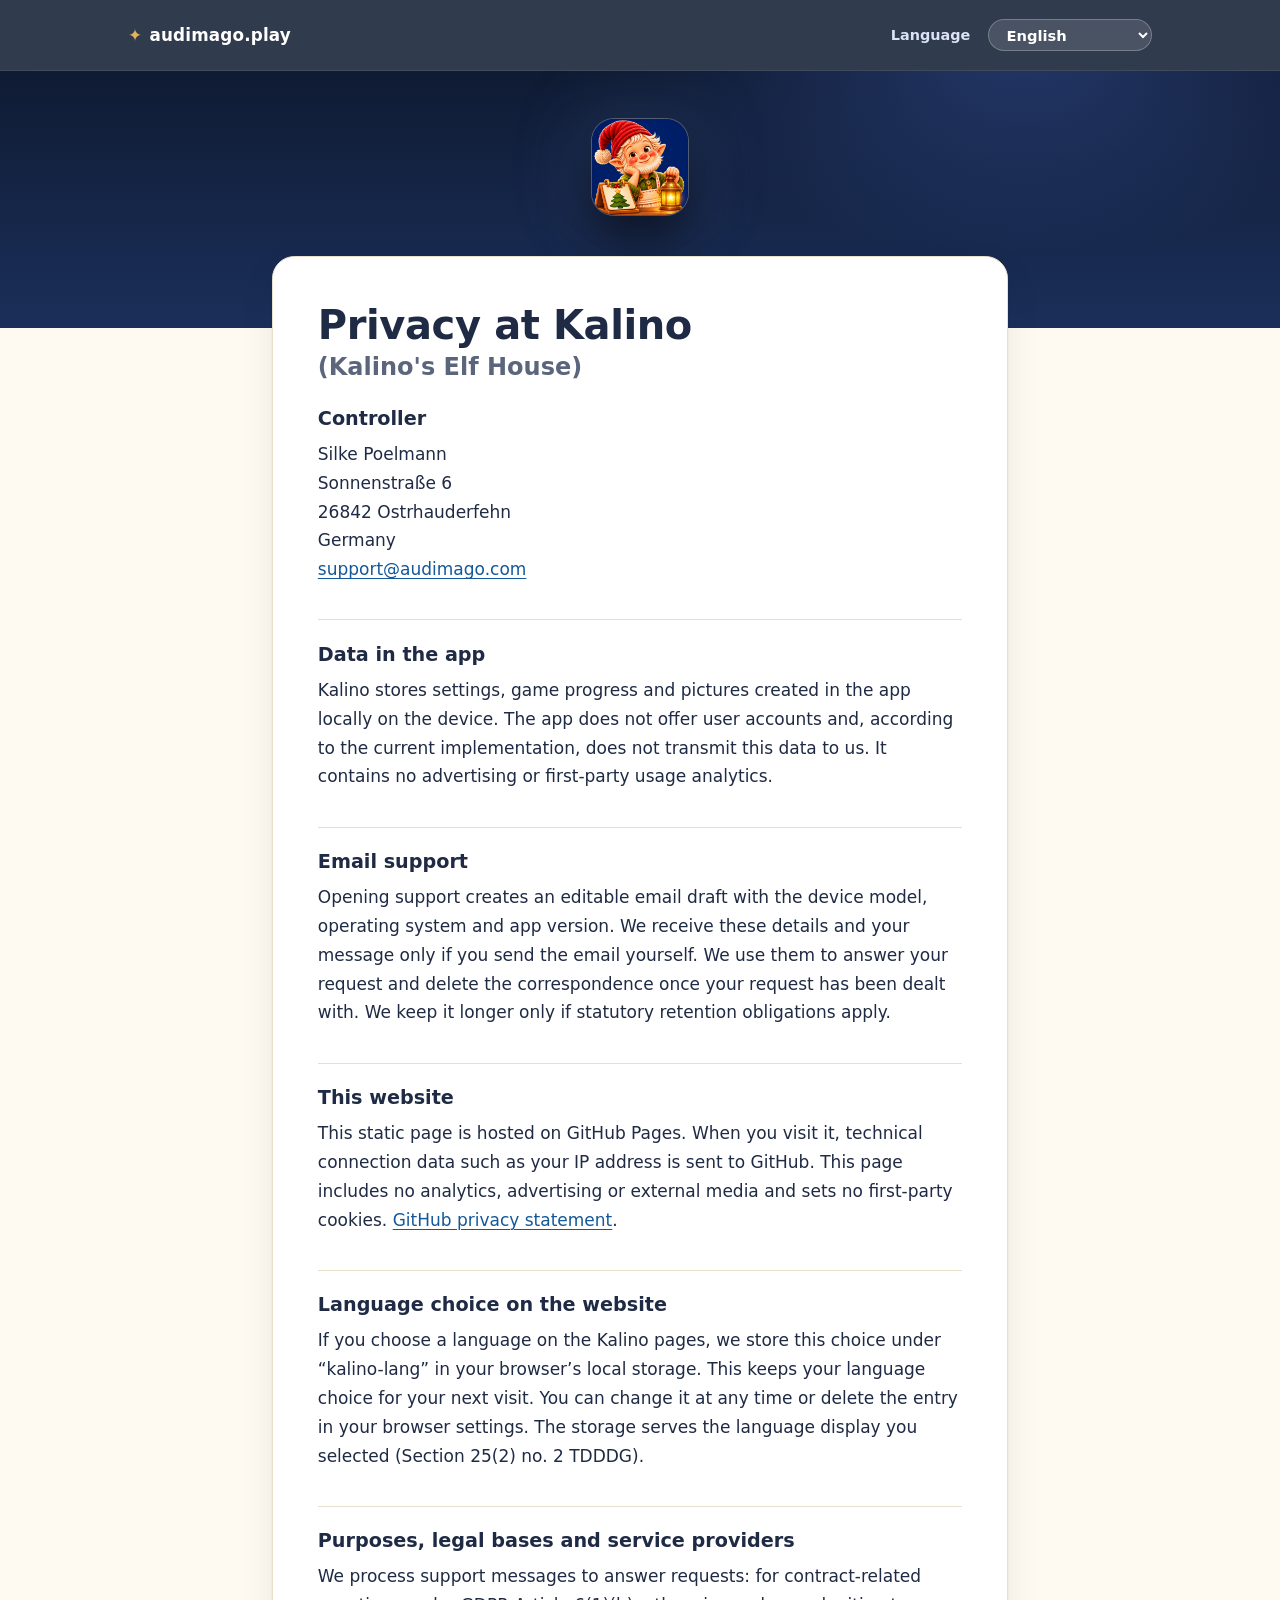
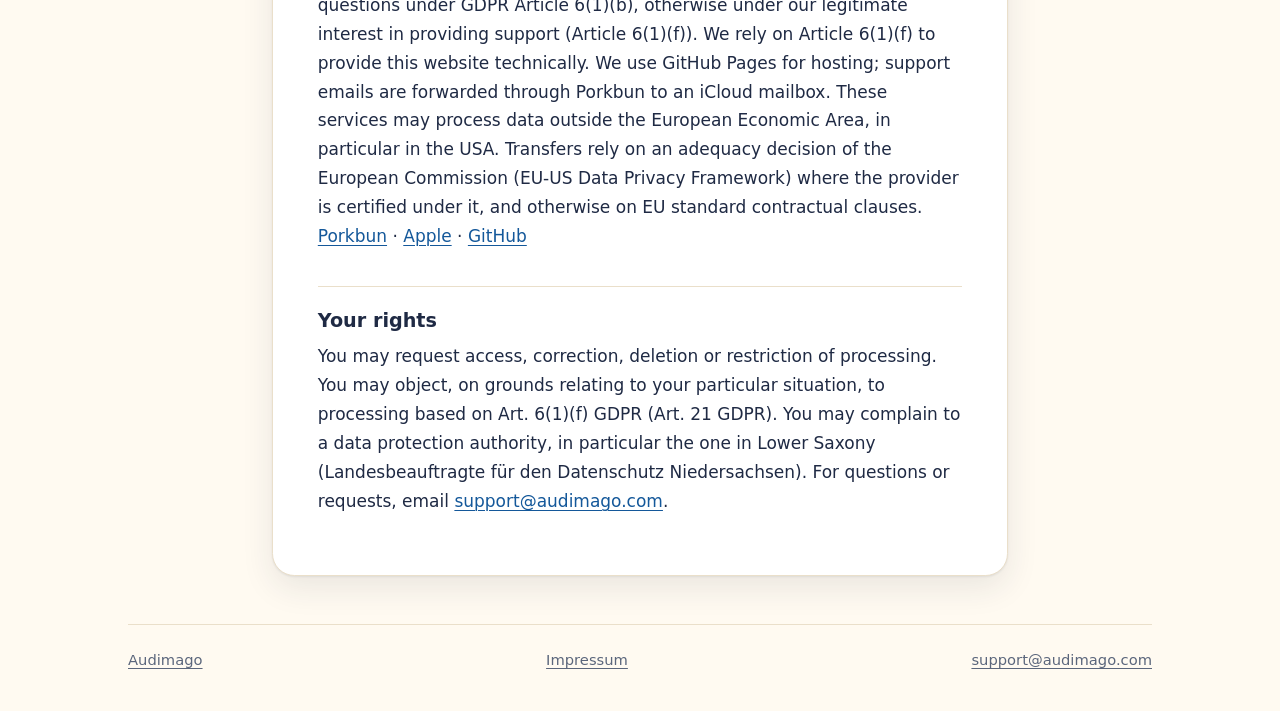
==== commit f11602cc: "Kalino: Copyright mit Silke Poelmann, Datenschutz ohne Audimago als Empfänger - Fußzeile: © 2026 Sil" ====
--- a/datenschutz/index.html
+++ b/datenschutz/index.html
@@ -32,6 +32,6 @@
     </article>
   </main>
   <footer><a href="../">Audimago</a><a href="../impressum/">Impressum</a><a href="mailto:support@audimago.com">support@audimago.com</a></footer>
-  <script src="privacy.js?v=202611260430" defer></script>
+  <script src="privacy.js?v=202611260450" defer></script>
 </body>
 </html>
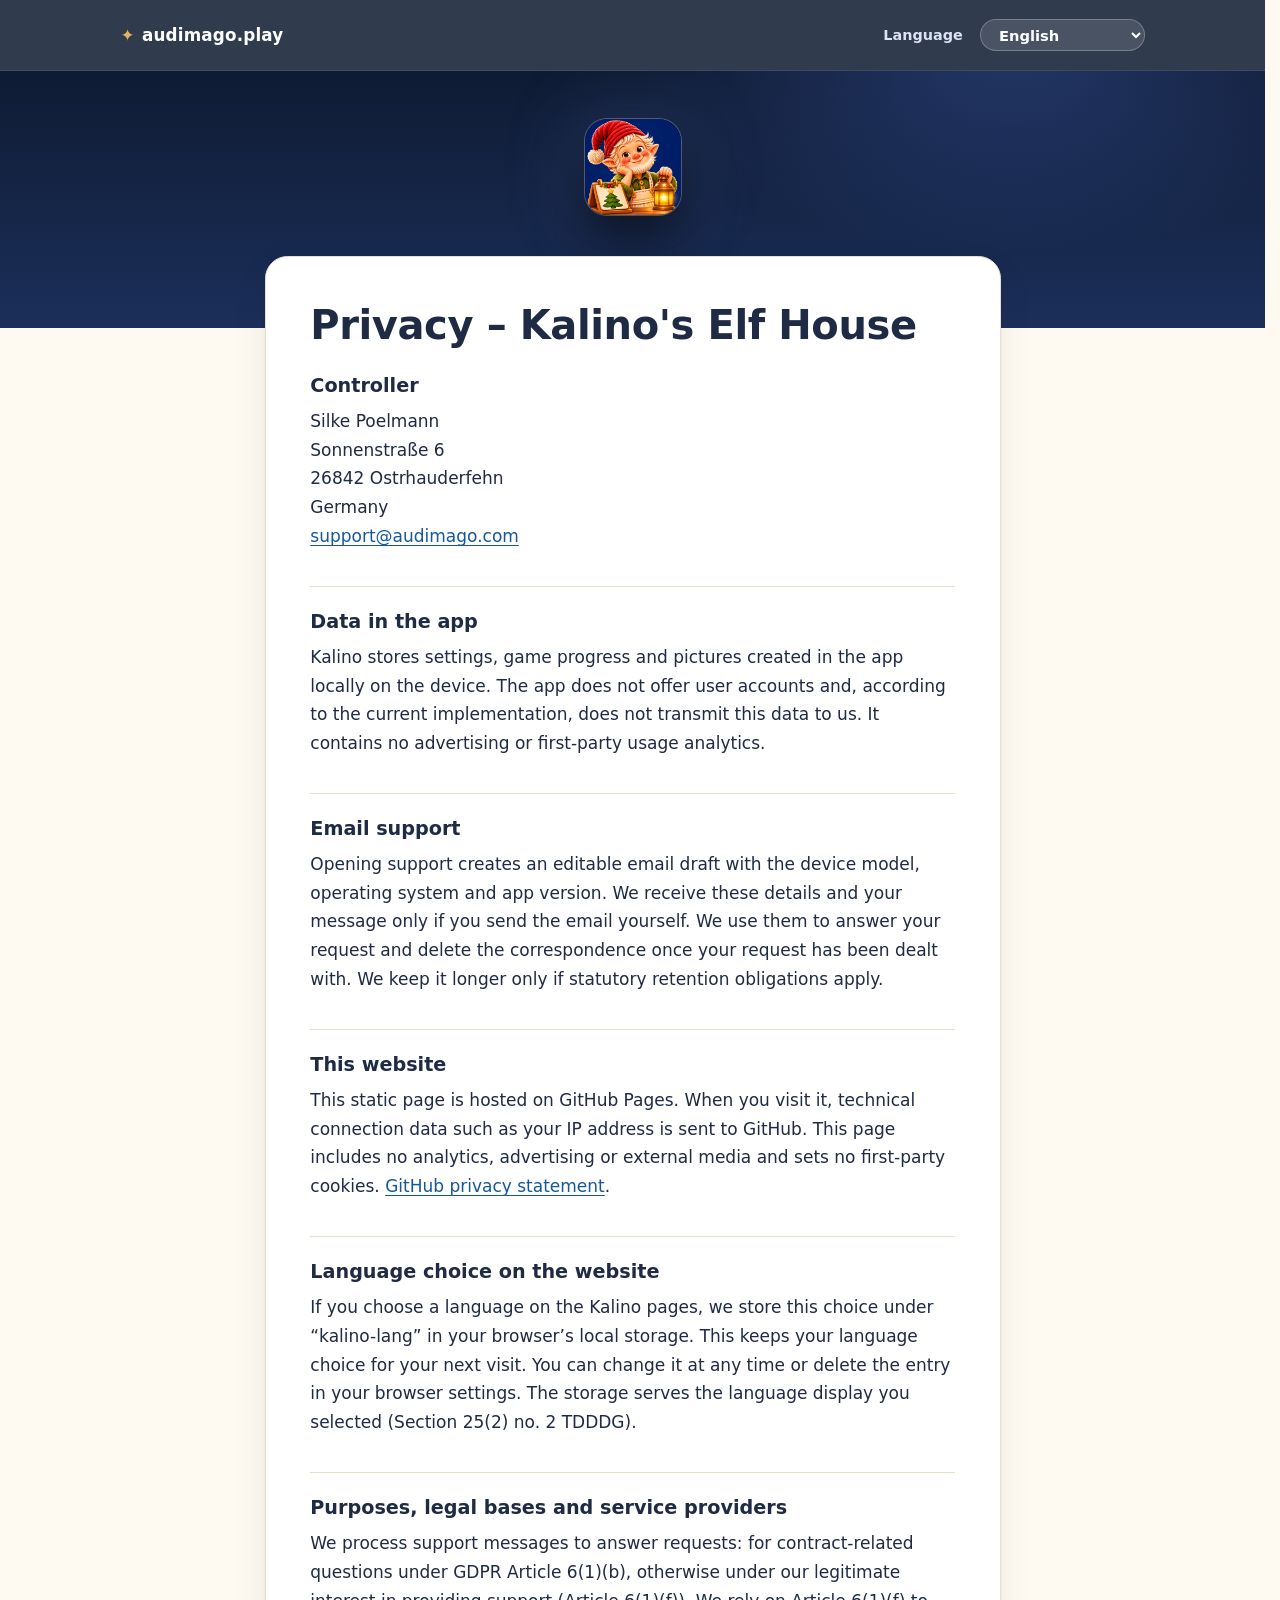
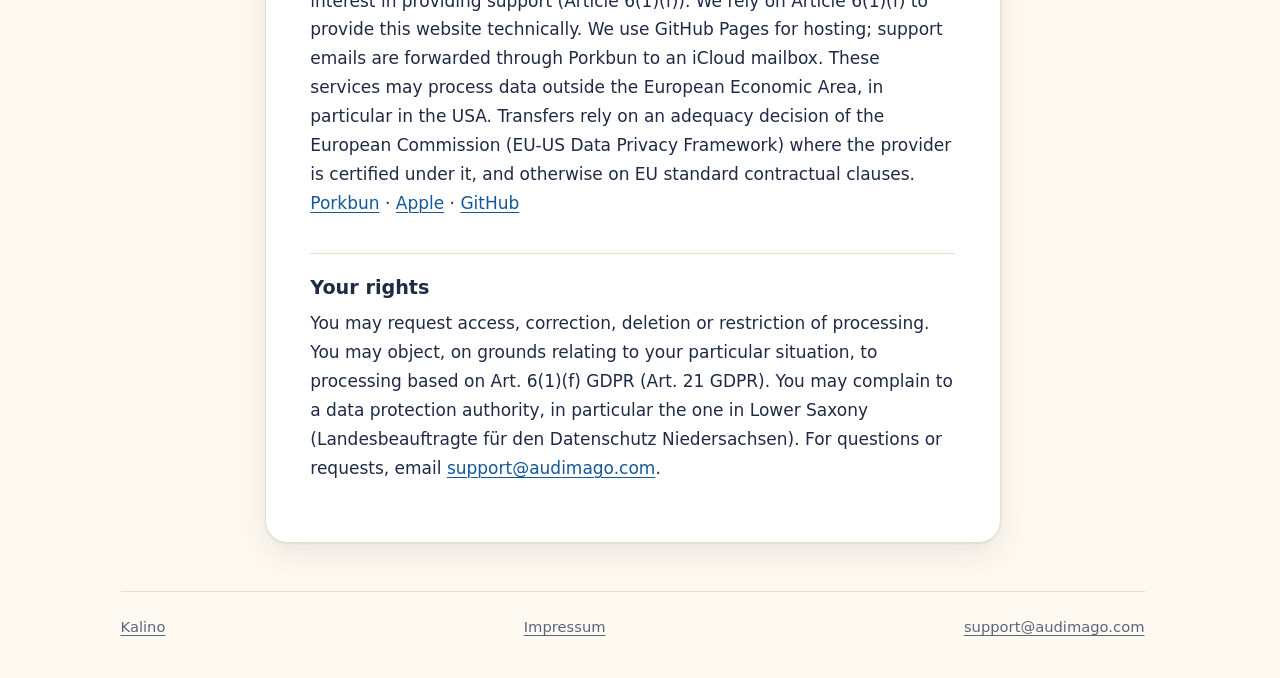
==== commit a21c9472: "Kalino: Weiterleitung auf Kalino, Tab-Titel ohne Audimago, Datenschutz-Überschrift vereinfacht - aud" ====
--- a/datenschutz/index.html
+++ b/datenschutz/index.html
@@ -3,9 +3,9 @@
 <head>
   <meta charset="utf-8">
   <meta name="viewport" content="width=device-width, initial-scale=1">
-  <title>Datenschutz – Kalino – Audimago</title>
+  <title>Datenschutz – Kalinos Wichtelstube</title>
   <link rel="icon" type="image/png" href="../assets/favicon.png">
-  <link rel="stylesheet" href="../style.css?v=202611260440">
+  <link rel="stylesheet" href="../style.css?v=202611260520">
 </head>
 <body>
   <header class="bar"><div class="in"><a class="brand" href="../">audimago.play</a><label for="language"><span>Sprache</span> <select id="language" aria-label="Sprache"><option value="de">Deutsch</option><option value="en">English</option><option value="fr">Français</option><option value="es">Español</option><option value="nl">Nederlands</option><option value="pt-PT">Português</option><option value="it">Italiano</option><option value="pl">Polski</option><option value="da">Dansk</option><option value="sv">Svenska</option><option value="nb">Norsk bokmål</option><option value="fi">Suomi</option><option value="el">Ελληνικά</option></select></label></div></header>
@@ -14,7 +14,7 @@
   </section>
   <main class="wrap">
     <article id="policy" class="doc" aria-live="polite">
-      <h1>Datenschutz bei Kalino<span class="store-name">(Kalinos Wichtelstube)</span></h1>
+      <h1>Datenschutz – Kalinos Wichtelstube</h1>
       <h2>Verantwortliche Stelle</h2>
       <p>Silke Poelmann<br>Sonnenstraße 6<br>26842 Ostrhauderfehn<br>Deutschland<br><a href="mailto:support@audimago.com">support@audimago.com</a></p>
       <h2>Daten in der App</h2>
@@ -31,7 +31,7 @@
       <p>Du kannst Auskunft, Berichtigung, Löschung oder Einschränkung der Verarbeitung verlangen. Gegen eine Verarbeitung auf Grundlage von Art. 6 Abs. 1 lit. f DSGVO kannst du aus Gründen deiner besonderen Situation nach Art. 21 DSGVO Widerspruch einlegen. Du kannst dich bei einer Datenschutzaufsichtsbehörde beschweren, insbesondere beim Landesbeauftragten für den Datenschutz Niedersachsen. Für Fragen oder Anträge schreibe an <a href="mailto:support@audimago.com">support@audimago.com</a>.</p>
     </article>
   </main>
-  <footer><a href="../">Audimago</a><a href="../impressum/">Impressum</a><a href="mailto:support@audimago.com">support@audimago.com</a></footer>
-  <script src="privacy.js?v=202611260450" defer></script>
+  <footer><a href="../">Kalino</a><a href="../impressum/">Impressum</a><a href="mailto:support@audimago.com">support@audimago.com</a></footer>
+  <script src="privacy.js?v=202611260510" defer></script>
 </body>
 </html>
--- a/style.css
+++ b/style.css
@@ -74,7 +74,6 @@
 /* Datenschutz-Seite */
 .doc { background: var(--card); border: 1px solid var(--line); border-radius: var(--radius); box-shadow: var(--shadow); padding: clamp(1.4rem, 4vw, 2.8rem); width: 100%; max-width: 46rem; margin: 0 auto; }
 .doc h1 { margin: 0 0 1.2rem; font-family: var(--display); font-weight: 800; font-size: clamp(1.8rem, 5vw, 2.5rem); line-height: 1.15; letter-spacing: -.01em; }
-.doc h1 .store-name { display: block; margin-top: .35rem; font-size: .6em; font-weight: 600; color: var(--muted); letter-spacing: 0; }
 .doc h2 { margin: 2.2rem 0 .5rem; padding-top: 1.4rem; border-top: 1px solid var(--line); font-family: var(--display); font-size: 1.2rem; line-height: 1.3; }
 .doc h1 + h2 { border-top: 0; padding-top: 0; margin-top: 1.6rem; }
 .doc p { margin: 0 0 .9rem; }
@@ -282,3 +281,7 @@
 .bar .in { min-height: 4.4rem; padding-block: .5rem; }
 .bar label { gap: 1.1rem; }
 @media (max-width: 36rem) { .bar .in { min-height: 4rem; } }
+
+/* Datenschutz, Impressum, Support: Icon steht still und die Seite behält ihre Breite, damit beim Sprachwechsel nichts springt */
+.hero.small img.icon { animation: none; transform: none; }
+html { scrollbar-gutter: stable; }
